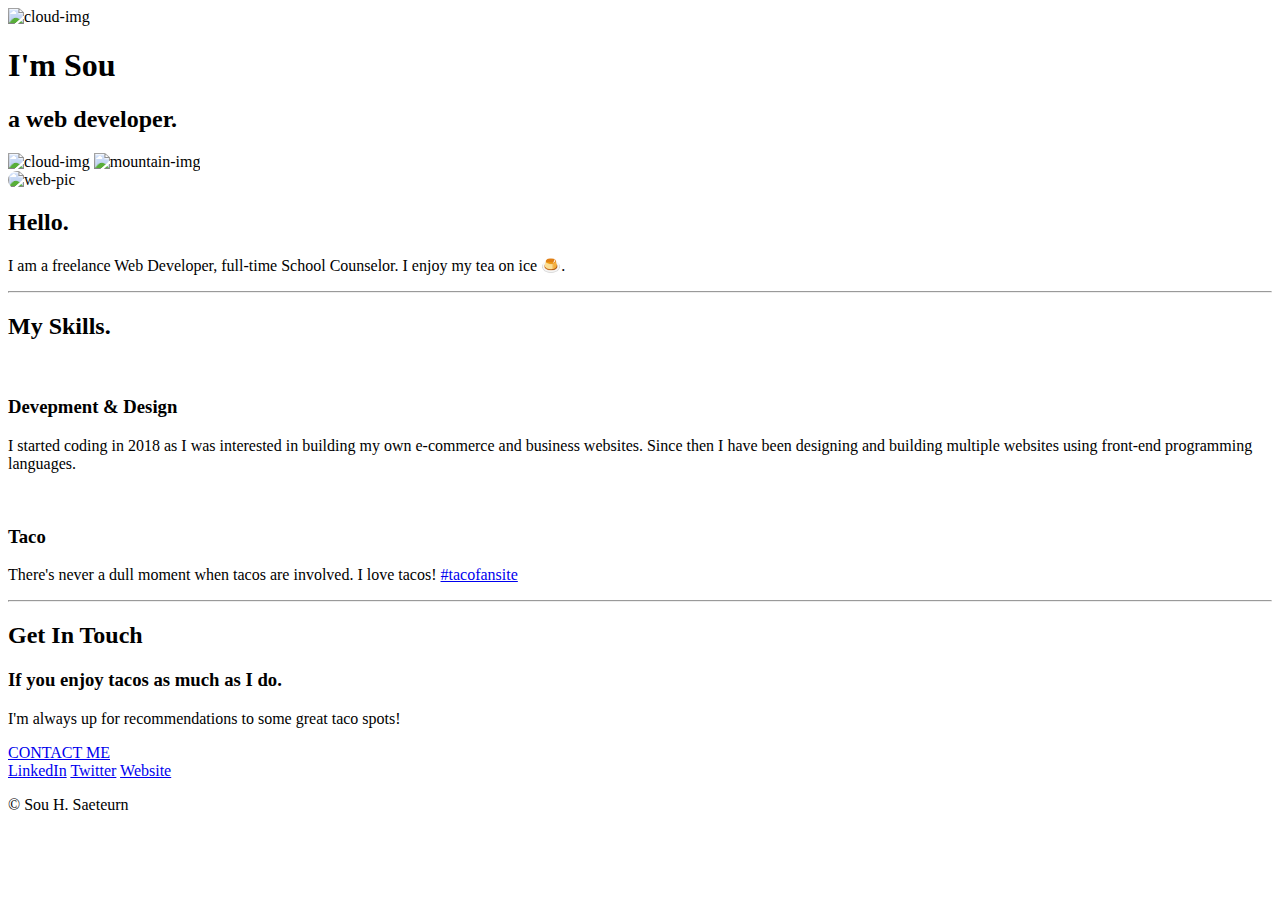
==== index.html @ ab150eef "Add files via upload" ====
<!DOCTYPE html>
<html lang="en" dir="ltr">
  <head>
    <meta charset="utf-8">
    <link rel="stylesheet" href="css/styles.css">
    <link rel="icon" href="favicon.ico">
    <link rel="preconnect" href="https://fonts.googleapis.com">
    <link rel="preconnect" href="https://fonts.gstatic.com" crossorigin>
    <link href="https://fonts.googleapis.com/css2?family=Merriweather&family=Montserrat&family=Sacramento&display=swap" rel="stylesheet">
  

    <title>Sou H. Saeteurn</title>
  </head>
  <body>
    <div class="top-container">
      <img  class="top-cloud" src="images/cloud.png" alt="cloud-img">
      <h1>I'm Sou </h1>
      <h2> a web developer. </h2>
      <img class="bottom-cloud" src="images/cloud.png" alt="cloud-img">
      <img src="images/mountain.png" alt="mountain-img">
    </div>
    <div class="middle-container">
      <div class="profile">
        <img src="https://media-exp1.licdn.com/dms/image/C4E03AQFtiVT-EVl4ng/profile-displayphoto-shrink_200_200/0/1599809807701?e=1665014400&v=beta&t=T8jliTkVpz0vJbDN3dmzhNk5L8j6rDXb9OU34VJdEAI" alt="web-pic" style="border-radius: 100px;">
        <h2>Hello.</h2>
        <p class="intro">I am a freelance Web Developer, full-time School Counselor.  I enjoy my tea on ice 🍮​.</p>
      </div>
      <hr>
      <div class="skills">
        <h2>My Skills.</h2>
        <div class="skill-row">
          <img class="skill-img" src="https://t3.ftcdn.net/jpg/00/74/69/68/240_F_74696844_fl06Kl8JR9lUxkyqjPew65SNLoVlPO1v.jpg" alt="" style="border-radius: 100px;">
          <h3>Devepment & Design</h3>
          <p>I started coding in 2018 as I was interested in building my own e-commerce and business websites.  Since then I have been designing and building multiple websites using front-end programming languages.</p>
        </div>
        <div class="skill-row">
          <img class="taco-img" src="https://t3.ftcdn.net/jpg/02/26/33/74/240_F_226337492_p7oyWGtEj92XOMCZwmpH7SmMMKrnvJHb.jpg" alt="" style="border-radius: 100px;">
          <h3>Taco</h3>
          <p>There's never a dull moment when tacos are involved. I love tacos! <a href="taco.html">#tacofansite</a> </p>
        </div>
      </div>
      <hr>
      <div class="contact-me">
        <h2>Get In Touch</h2>
        <h3>If you enjoy tacos as much as I do.</h3>
        <p class="contact-message">I'm always up for recommendations to some great taco spots!</p>
        <a class="btn" href="mailto:souhdesigns@gmail.com">CONTACT ME</a>
      </div>
    </div>
    
    
    <div class="bottom-container">
      <a class="footer-link" href="https://www.linkedin.com/in/sou-saeteurn-m-a-pps-3a592b110/">LinkedIn</a>
      <a class="footer-link" href="https://twitter.com/sous_vibe">Twitter</a>
      <a class="footer-link" href="https://souhsaeteurn.com/">Website</a>
      <p class="copyright">© Sou H. Saeteurn</p>
    </div>
    
    
    </div>
  </body>
</html>
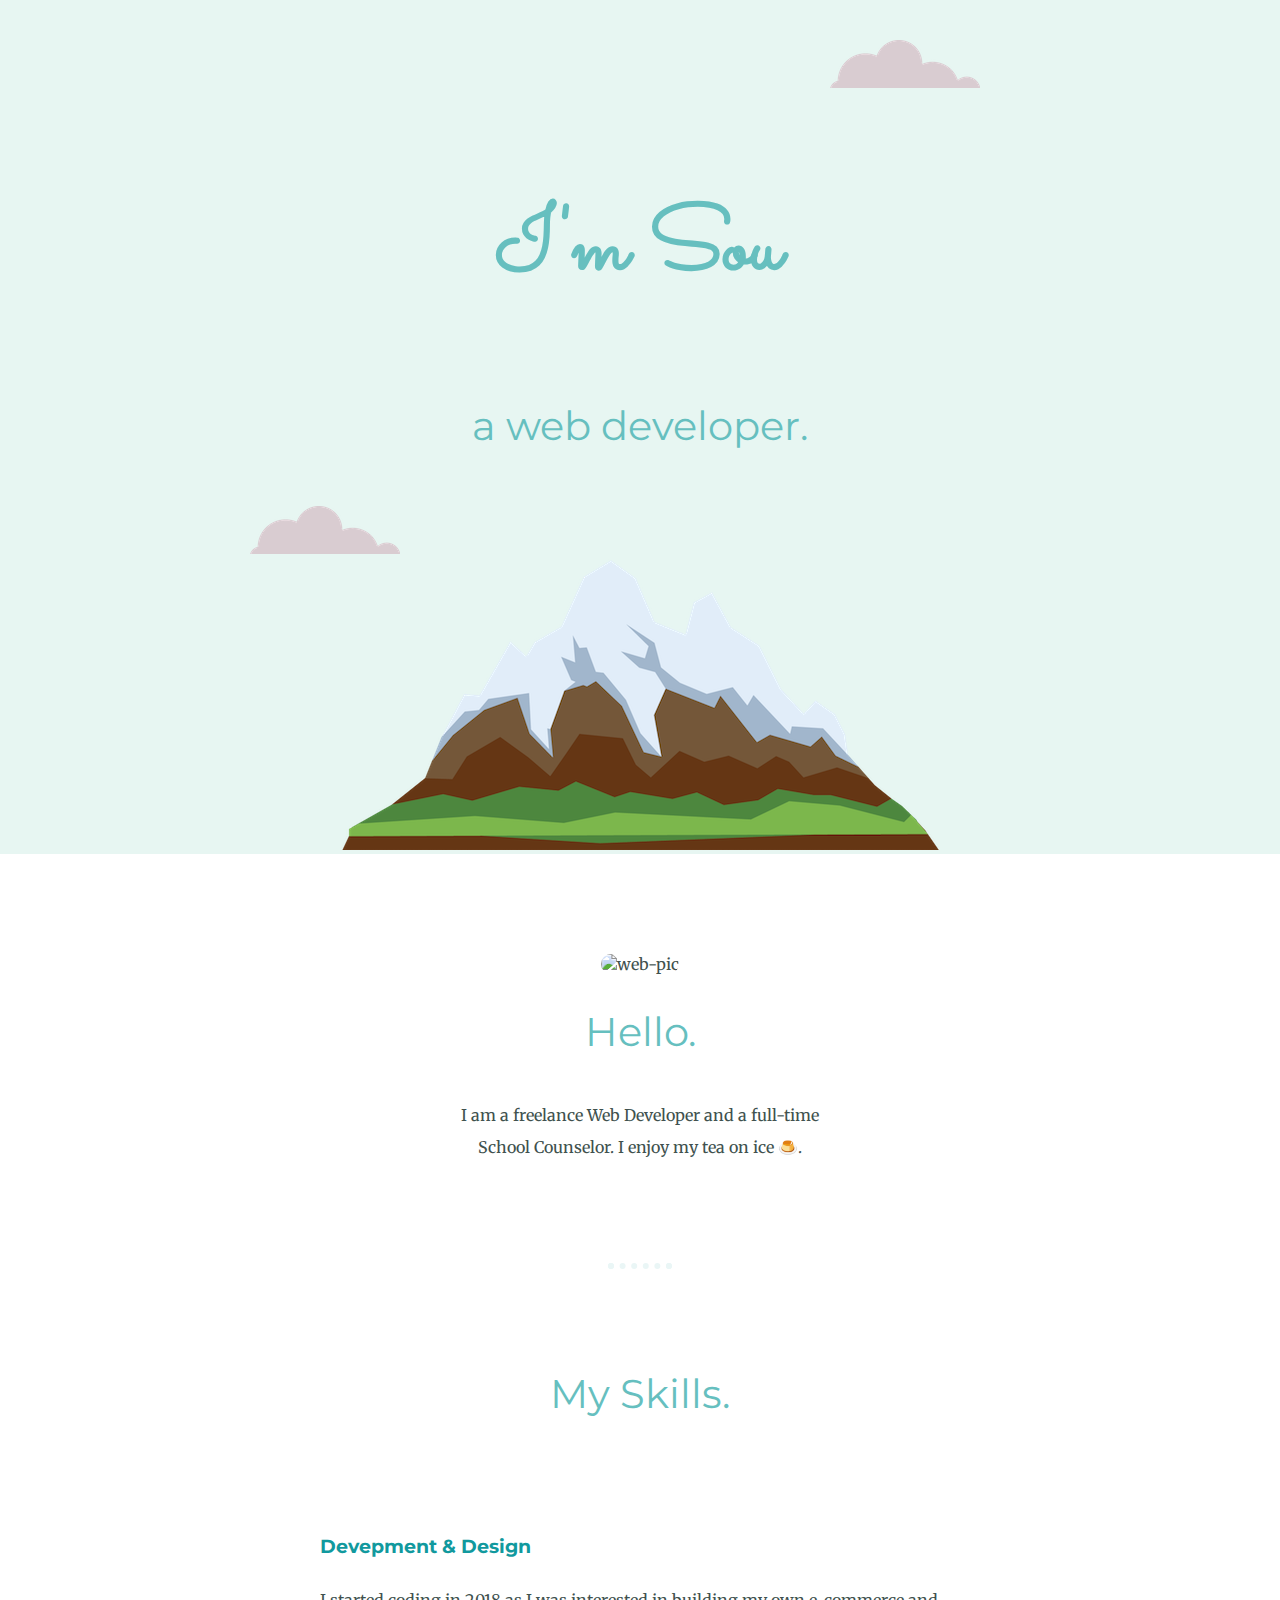
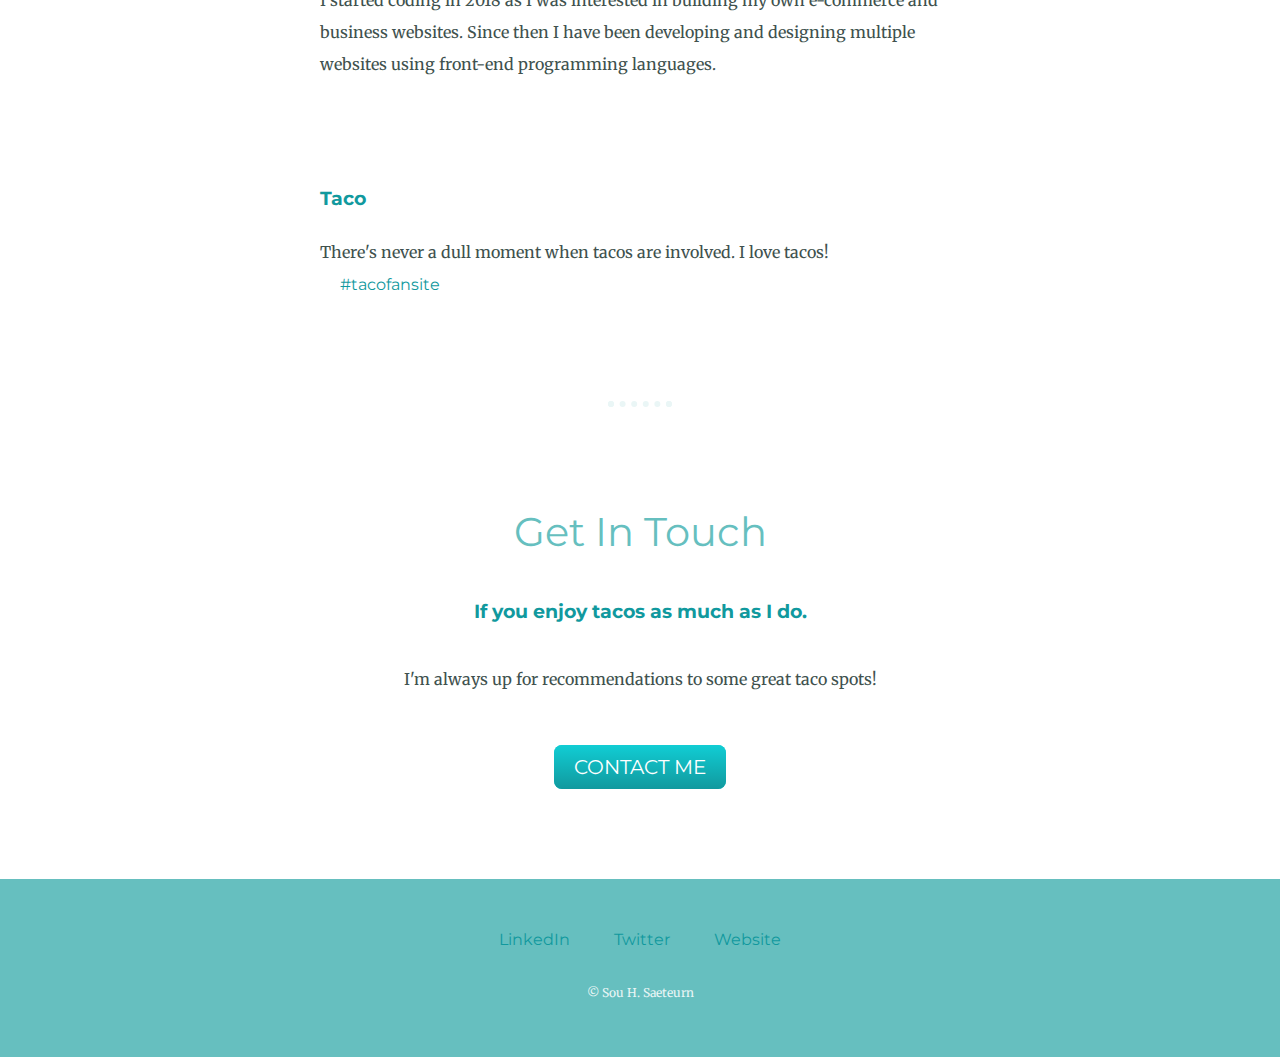
==== commit fdc53876: "Update index.html" ====
--- a/index.html
+++ b/index.html
@@ -21,9 +21,9 @@
     </div>
     <div class="middle-container">
       <div class="profile">
-        <img src="https://media-exp1.licdn.com/dms/image/C4E03AQFtiVT-EVl4ng/profile-displayphoto-shrink_200_200/0/1599809807701?e=1665014400&v=beta&t=T8jliTkVpz0vJbDN3dmzhNk5L8j6rDXb9OU34VJdEAI" alt="web-pic" style="border-radius: 100px;">
+        <img src="https://avatars.githubusercontent.com/u/50058035?v=4" alt="web-pic" style="border-radius: 100px;">
         <h2>Hello.</h2>
-        <p class="intro">I am a freelance Web Developer, full-time School Counselor.  I enjoy my tea on ice 🍮​.</p>
+        <p class="intro">I am a freelance Web Developer and a full-time School Counselor.  I enjoy my tea on ice 🍮​.</p>
       </div>
       <hr>
       <div class="skills">
@@ -31,7 +31,7 @@
         <div class="skill-row">
           <img class="skill-img" src="https://t3.ftcdn.net/jpg/00/74/69/68/240_F_74696844_fl06Kl8JR9lUxkyqjPew65SNLoVlPO1v.jpg" alt="" style="border-radius: 100px;">
           <h3>Devepment & Design</h3>
-          <p>I started coding in 2018 as I was interested in building my own e-commerce and business websites.  Since then I have been designing and building multiple websites using front-end programming languages.</p>
+          <p>I started coding in 2018 as I was interested in building my own e-commerce and business websites.  Since then I have been developing and designing multiple websites using front-end programming languages.</p>
         </div>
         <div class="skill-row">
           <img class="taco-img" src="https://t3.ftcdn.net/jpg/02/26/33/74/240_F_226337492_p7oyWGtEj92XOMCZwmpH7SmMMKrnvJHb.jpg" alt="" style="border-radius: 100px;">
--- a/css/styles.css
+++ b/css/styles.css
@@ -0,0 +1,153 @@
+
+  body{
+    color: #40514E;
+    margin: 0;
+    text-align: center;
+    font-family: 'Merriweather', serif;
+  }
+  
+  h1{
+    font-size: 90px;
+    margin-top: 50px auto 0 auto;
+    font-family: 'Sacramento', cursive;
+    color: #66BFBF;
+    line-height: 2;
+
+  }
+  
+  h2{
+    font-family: 'Montserrat', sans-serif;
+    font-size: 2.5rem;
+    color: #66BFBF;
+    font-weight: normal;
+    padding-bottom: 10px;
+  }
+
+  h3{
+    font-family: 'Montserrat', sans-serif;
+    color: #11999E;
+    font-weight: 10px;
+  }
+
+  p{
+    line-height: 2;
+  }
+
+  .top-container{
+    position: relative;
+    background-color:#E7F6F2;
+    padding-top: 100px;
+  }
+
+  .middle-container{
+    margin: 100px 0;
+  }
+
+  .bottom-container{
+    background-color: #66BFBF;
+    padding: 50px 0 20px;;
+
+  }
+
+  .bottom-cloud{
+    position: absolute;
+    left: 250px;
+    bottom: 300px;
+  }
+
+  .top-cloud{
+    position: absolute;
+    right: 300px;
+    top: 40px;
+  
+  }
+
+  #web-pic{
+    border-radius: 2%;
+  }
+
+  .skill-row{
+    width: 50%;
+    margin: 100px auto 100px auto;
+    text-align: left;
+    line-height: 2;
+  }
+
+  .skill-img{
+    width: 25%;
+    float: left;
+    margin-right: 30px;
+    
+  }
+
+  .taco-img{
+    width: 25%;
+    float: right;
+    margin-left: 30px;
+  }
+
+  .pro {
+    text-decoration: underline;
+  }
+
+  .intro {
+    width: 30%;
+    margin: auto;
+  }
+
+  hr {
+    border: dotted #EAF6F6 6px;
+    border-bottom: none;
+    width: 4%;
+    margin: 100px auto;
+  }
+
+  .contact-message{
+    width: 40%;
+    margin: 40px auto 60px;
+  }
+
+  .btn {
+    background: #11cdd4;
+    background-image: -webkit-linear-gradient(top, #11cdd4, #11999e);
+    background-image: -moz-linear-gradient(top, #11cdd4, #11999e);
+    background-image: -ms-linear-gradient(top, #11cdd4, #11999e);
+    background-image: -o-linear-gradient(top, #11cdd4, #11999e);
+    background-image: linear-gradient(to bottom, #11cdd4, #11999e);
+    -webkit-border-radius: 8;
+    -moz-border-radius: 8;
+    border-radius: 8px;
+    font-family: 'Montserrat', sans-serif;
+    color: #ffffff;
+    font-size: 20px;
+    padding: 10px 20px 10px 20px;
+    text-decoration: none;
+  }
+  
+  .btn:hover {
+    background: #30e3cb;
+    background-image: -webkit-linear-gradient(top, #30e3cb, #2bc4ad);
+    background-image: -moz-linear-gradient(top, #30e3cb, #2bc4ad);
+    background-image: -ms-linear-gradient(top, #30e3cb, #2bc4ad);
+    background-image: -o-linear-gradient(top, #30e3cb, #2bc4ad);
+    background-image: linear-gradient(to bottom, #30e3cb, #2bc4ad);
+    text-decoration: none;
+  }
+
+  a{
+    color:#11999E;
+    font-family: 'Montserrat', sans-serif;
+    margin: 10px 20px;
+    text-decoration: none;
+
+  }
+
+  a:hover{
+    color: #EAF6F6;
+  }
+
+  .copyright{
+    color: #EAF6F6;
+    font-size: 0.75rem;
+    padding: 20px 0;
+  }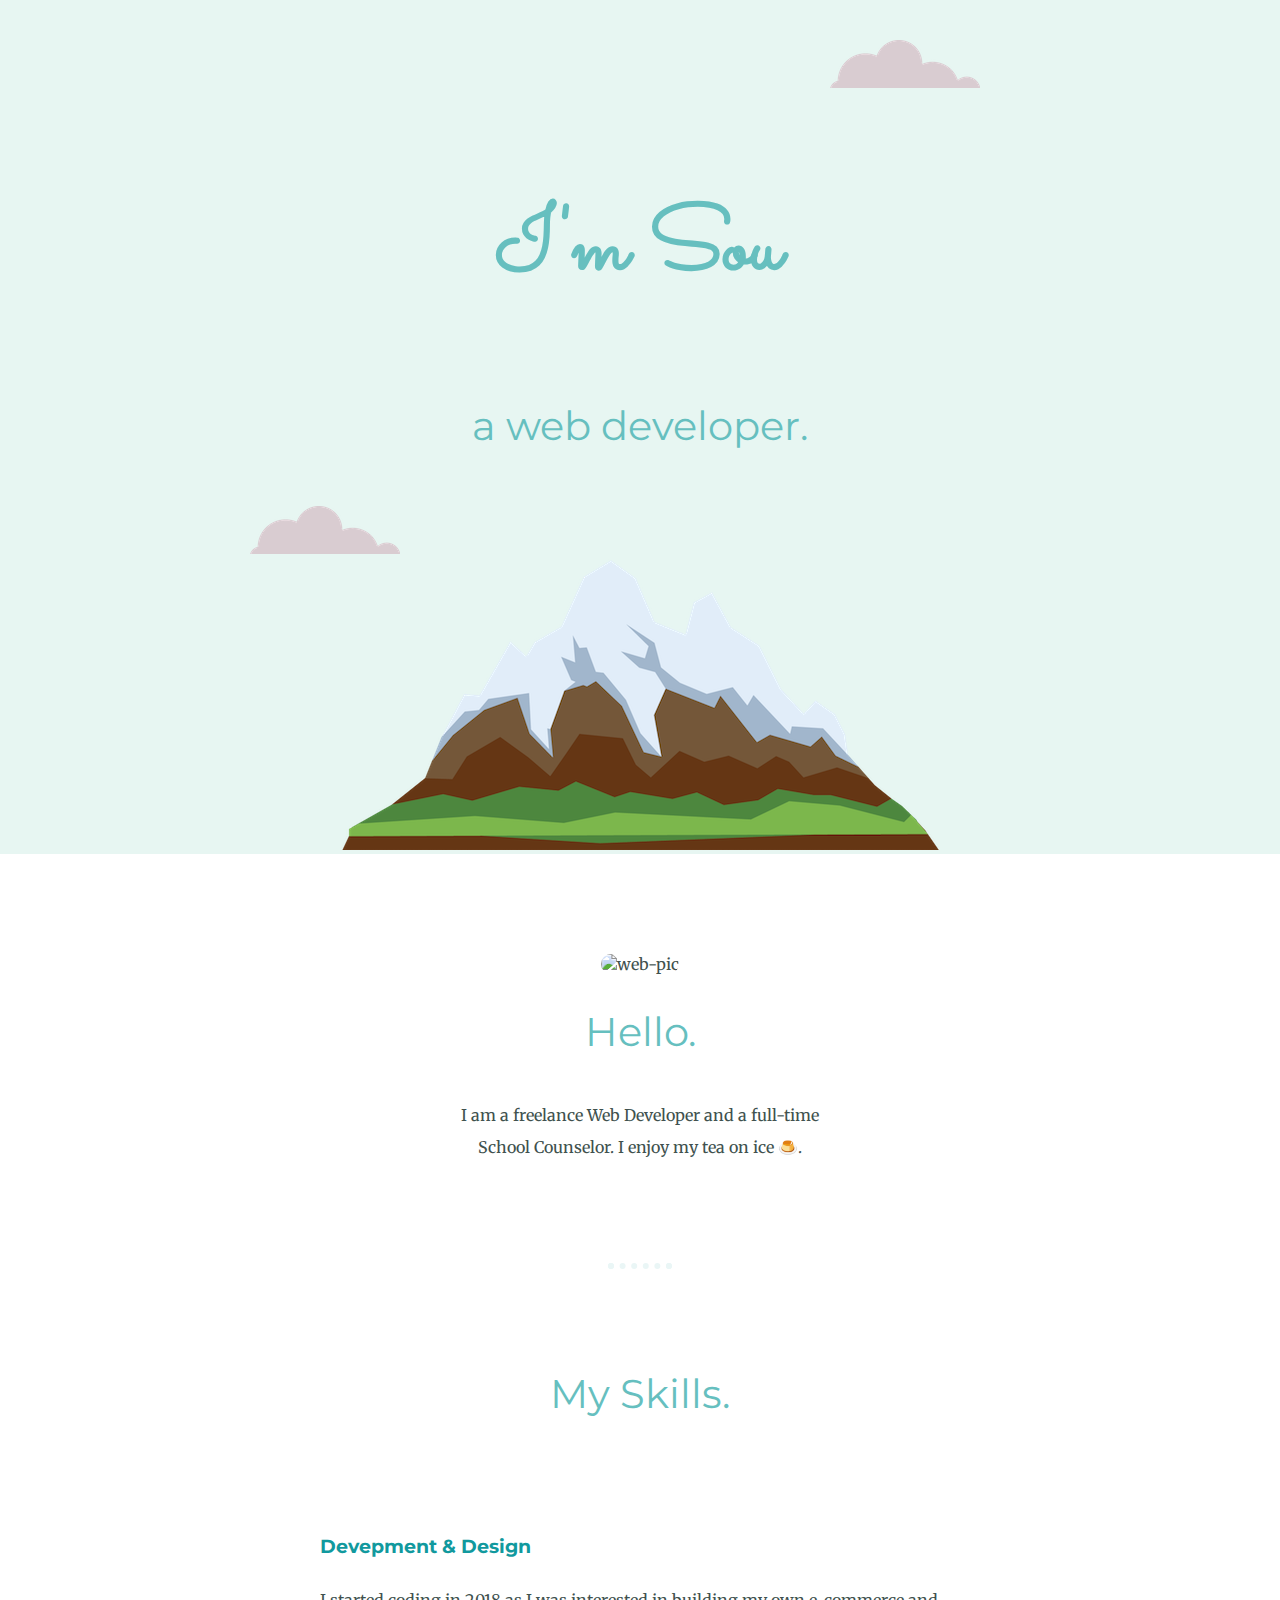
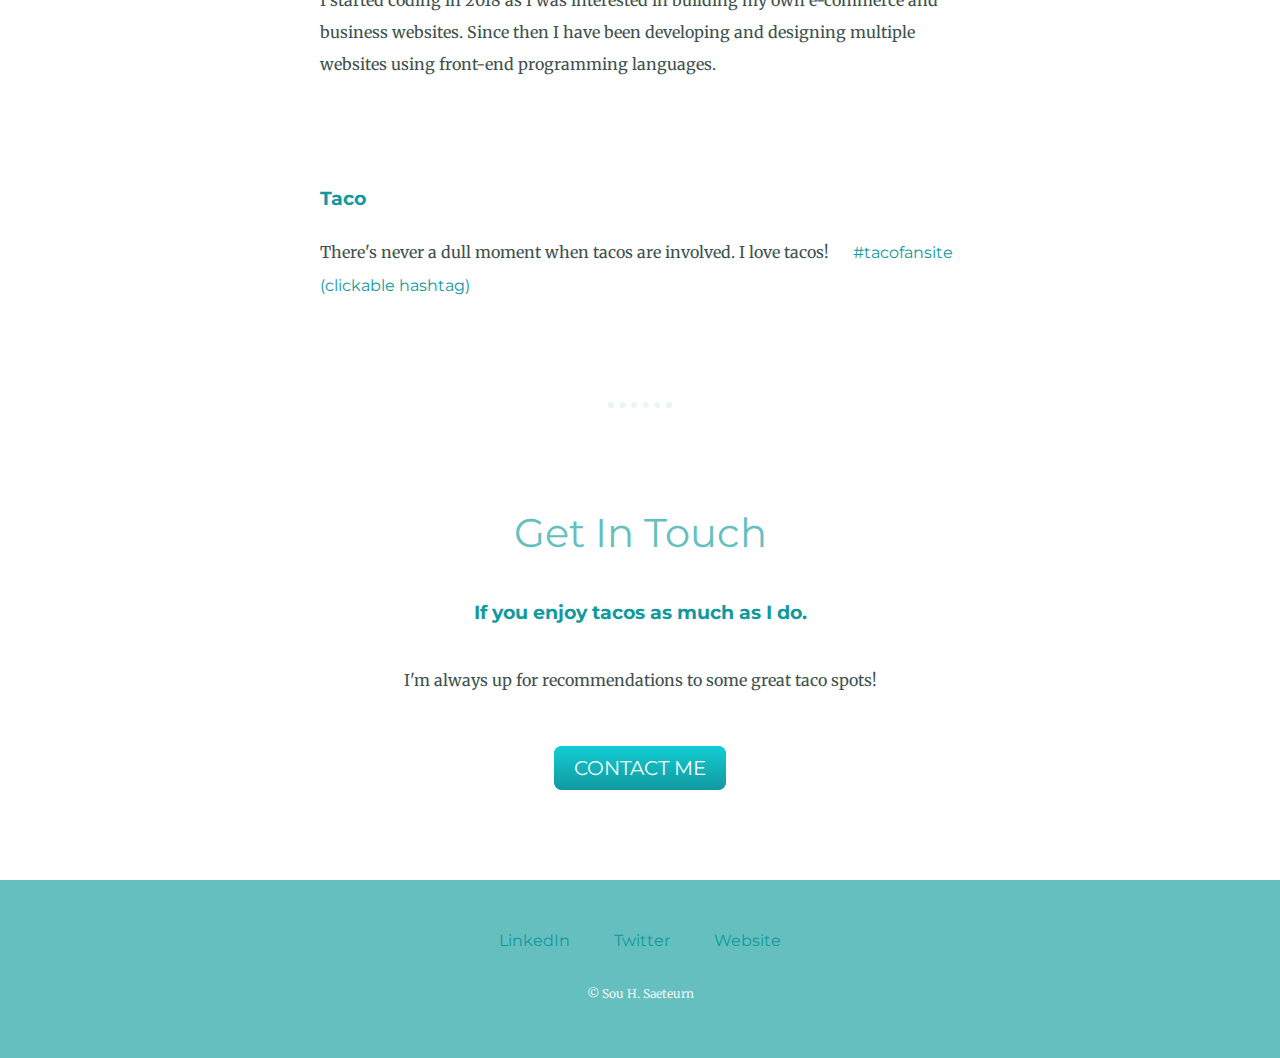
==== commit 0466aea7: "Update index.html" ====
--- a/index.html
+++ b/index.html
@@ -36,7 +36,7 @@
         <div class="skill-row">
           <img class="taco-img" src="https://t3.ftcdn.net/jpg/02/26/33/74/240_F_226337492_p7oyWGtEj92XOMCZwmpH7SmMMKrnvJHb.jpg" alt="" style="border-radius: 100px;">
           <h3>Taco</h3>
-          <p>There's never a dull moment when tacos are involved. I love tacos! <a href="taco.html">#tacofansite</a> </p>
+          <p>There's never a dull moment when tacos are involved. I love tacos! <a href="taco.html">#tacofansite (clickable hashtag)</a> </p>
         </div>
       </div>
       <hr>
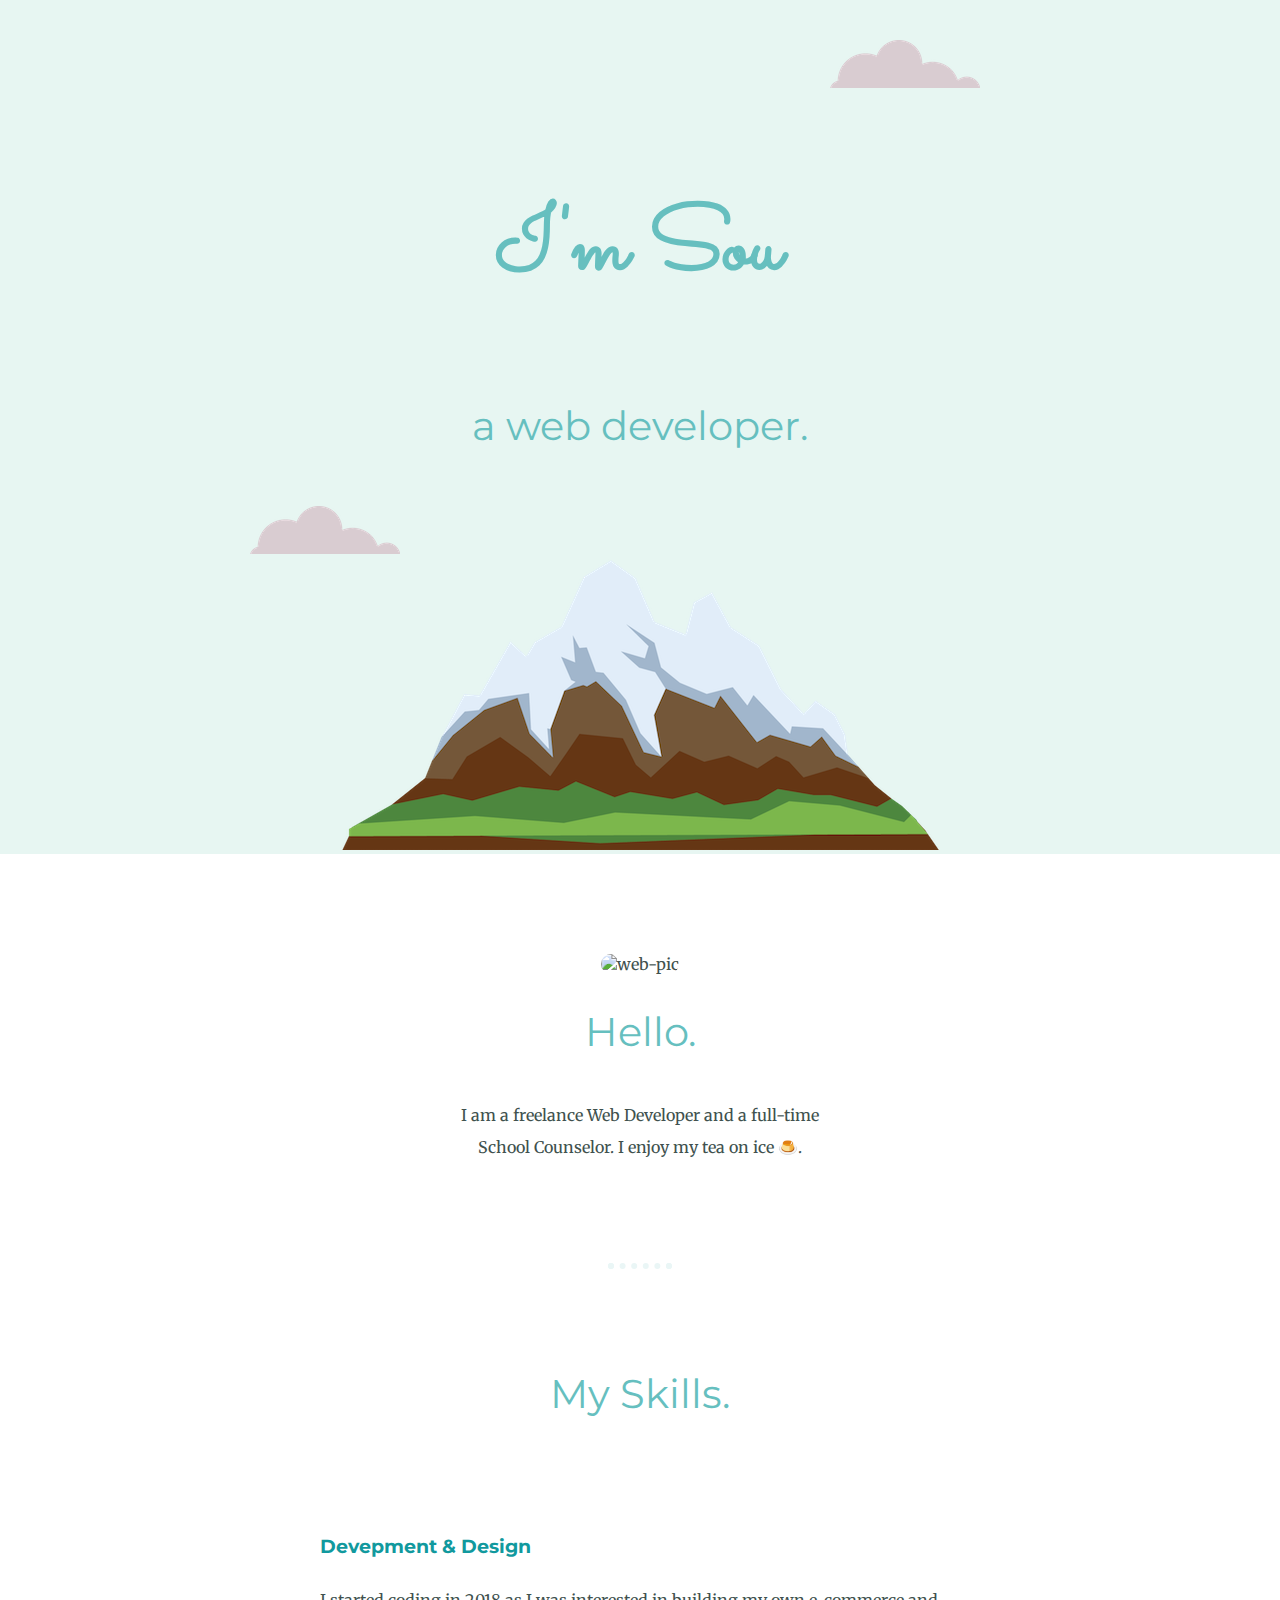
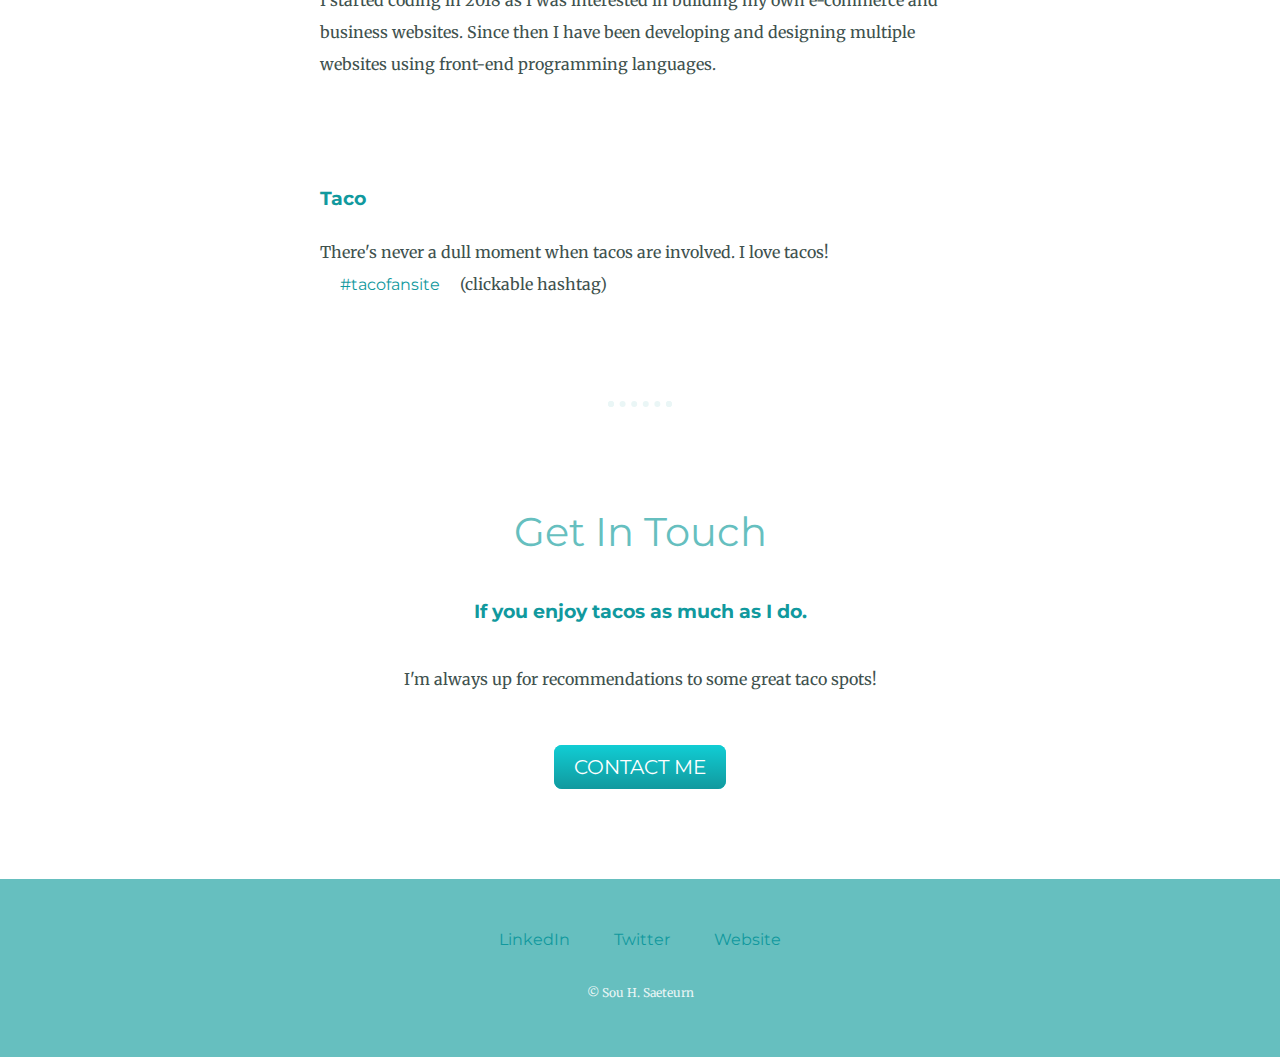
==== commit 2b59bbbc: "Update index.html" ====
--- a/index.html
+++ b/index.html
@@ -36,7 +36,7 @@
         <div class="skill-row">
           <img class="taco-img" src="https://t3.ftcdn.net/jpg/02/26/33/74/240_F_226337492_p7oyWGtEj92XOMCZwmpH7SmMMKrnvJHb.jpg" alt="" style="border-radius: 100px;">
           <h3>Taco</h3>
-          <p>There's never a dull moment when tacos are involved. I love tacos! <a href="taco.html">#tacofansite (clickable hashtag)</a> </p>
+          <p>There's never a dull moment when tacos are involved. I love tacos! <a href="taco.html">#tacofansite</a>(clickable hashtag)</p>
         </div>
       </div>
       <hr>
